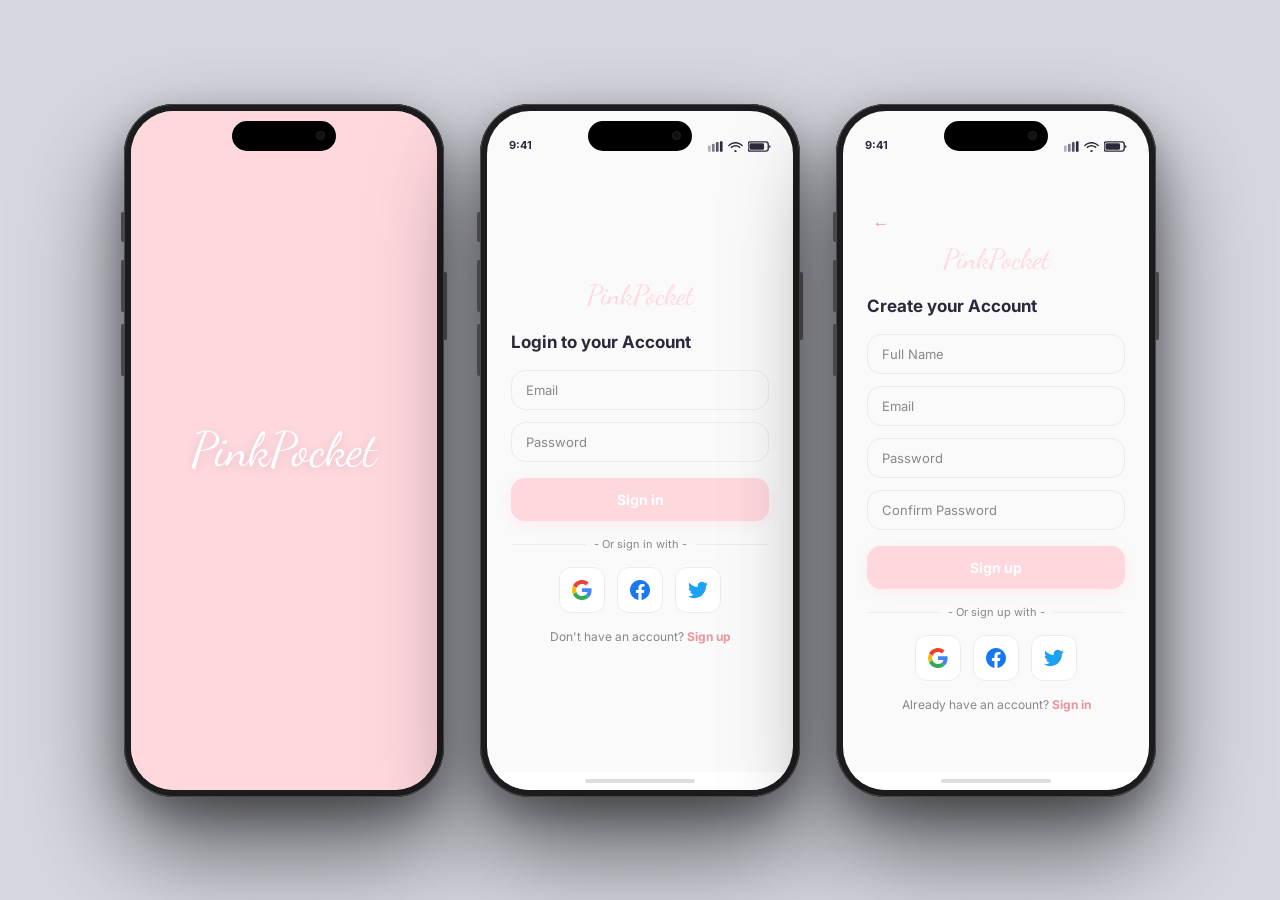
==== index.html @ 8f6c798c "rebuild: single style.css and script.js, iPhone 16 frame" ====
<!DOCTYPE html>
<html lang="id">
<head>
  <meta charset="UTF-8" />
  <meta name="viewport" content="width=device-width, initial-scale=1.0" />
  <title>PinkPocket</title>
  <link rel="preconnect" href="https://fonts.googleapis.com" />
  <link rel="preconnect" href="https://fonts.gstatic.com" crossorigin />
  <link href="https://fonts.googleapis.com/css2?family=Dancing+Script:wght@700&family=Inter:wght@400;500;600;700&display=swap" rel="stylesheet" />
  <style>
    @import url('https://fonts.cdnfonts.com/css/laries-script');

    *, *::before, *::after { box-sizing: border-box; margin: 0; padding: 0; }

    :root {
      --pink:       #ffd8de;
      --pink-dark:  #e8959c;
      --pink-light: #ffd8de;
      --text:       #2a2a3a;
      --sub:        #888;
      --border:     #ebebf0;
      --white:      #ffffff;
      --bg:         #fafafa;
      --r:          14px;
    }

    body {
      font-family: 'Inter', sans-serif;
      background: #d6d8e0;
      min-height: 100vh;
      display: flex;
      align-items: center;
      justify-content: center;
      padding: 32px 16px;
      gap: 36px;
      flex-wrap: wrap;
    }

    /* ══════════════════════════════
       iPhone 16 Frame
    ══════════════════════════════ */
    .iphone-frame {
      position: relative;
      width: 320px;
      height: 693px;
      background: #1c1c1e;
      border-radius: 50px;
      flex-shrink: 0;
      box-shadow:
        inset 0 0 0 1px #48484a,
        inset 0 0 0 2.5px #1c1c1e,
        0 50px 100px rgba(0,0,0,.6),
        0 16px 36px rgba(0,0,0,.28);
    }

    /* Physical buttons */
    .btn-action   { position: absolute; left: -3px; top: 108px; width: 3px; height: 30px; background: #48484a; border-radius: 2px 0 0 2px; }
    .btn-vol-up   { position: absolute; left: -3px; top: 156px; width: 3px; height: 52px; background: #48484a; border-radius: 2px 0 0 2px; }
    .btn-vol-down { position: absolute; left: -3px; top: 220px; width: 3px; height: 52px; background: #48484a; border-radius: 2px 0 0 2px; }
    .btn-power    { position: absolute; right: -3px; top: 168px; width: 3px; height: 68px; background: #48484a; border-radius: 0 2px 2px 0; }

    /* Screen */
    .iphone-screen {
      position: absolute;
      inset: 7px;
      border-radius: 43px;
      overflow: hidden;
      display: flex;
      flex-direction: column;
      background: var(--bg);
    }

    /* Dynamic Island */
    .dynamic-island {
      position: absolute;
      top: 10px;
      left: 50%;
      transform: translateX(-50%);
      width: 104px;
      height: 30px;
      background: #000;
      border-radius: 18px;
      z-index: 50;
      display: flex;
      align-items: center;
      justify-content: flex-end;
      padding-right: 11px;
    }
    .di-dot {
      width: 9px; height: 9px;
      background: #111;
      border-radius: 50%;
      border: 1.5px solid #222;
    }

    /* Status bar */
    .status-bar {
      flex-shrink: 0;
      height: 48px;
      display: flex;
      align-items: flex-end;
      justify-content: space-between;
      padding: 0 22px 7px;
      font-size: 11px;
      font-weight: 700;
      color: var(--text);
      position: relative;
      z-index: 5;
    }
    .sb-icons { display: flex; align-items: center; gap: 5px; }

    /* Home bar */
    .home-bar {
      flex-shrink: 0;
      height: 18px;
      background: var(--white);
      display: flex;
      align-items: center;
      justify-content: center;
    }
    .home-bar::after {
      content: '';
      width: 110px; height: 4px;
      background: #1c1c1e;
      border-radius: 99px;
      opacity: .15;
    }

    /* ══════════════════════════════
       Screen content
    ══════════════════════════════ */
    .screen-content {
      flex: 1;
      overflow-y: auto;
      scrollbar-width: none;
    }
    .screen-content::-webkit-scrollbar { display: none; }

    /* Splash */
    .screen-splash {
      height: 100%;
      background: var(--pink);
      display: flex;
      flex-direction: column;
      align-items: center;
      justify-content: center;
      gap: 10px;
      padding: 32px 24px;
    }
    .brand-logo {
      font-family: 'Laries Script', 'Dancing Script', cursive;
      font-size: 48px;
      color: var(--white);
      text-shadow: 0 2px 12px rgba(0,0,0,.12);
      line-height: 1.1;
      text-align: center;
    }
    .brand-tagline {
      color: rgba(255,255,255,.8);
      font-size: 12px;
      letter-spacing: .5px;
    }

    /* Login / Register */
    .screen-login,
    .screen-register {
      padding: 20px 24px 28px;
      display: flex;
      flex-direction: column;
      justify-content: center;
      min-height: 100%;
    }
    .screen-header {
      display: flex;
      align-items: center;
      margin-bottom: 4px;
    }
    .back-btn {
      width: 28px; height: 28px;
      border: none; background: none;
      cursor: pointer;
      color: var(--pink-dark);
      font-size: 17px;
      display: flex; align-items: center; justify-content: center;
      border-radius: 50%;
      transition: background .2s;
    }
    .back-btn:hover { background: var(--pink-light); }

    .screen-brand {
      font-family: 'Laries Script', 'Dancing Script', cursive;
      font-size: 28px;
      color: var(--pink);
      text-align: center;
      margin-bottom: 20px;
    }
    .screen-title {
      font-size: 17px;
      font-weight: 700;
      color: var(--text);
      margin-bottom: 18px;
    }

    /* Form */
    .form-group { margin-bottom: 12px; }
    .form-input {
      width: 100%;
      padding: 11px 14px;
      border: 1.5px solid var(--border);
      border-radius: var(--r);
      font-size: 13px;
      font-family: 'Inter', sans-serif;
      color: var(--text);
      background: #fafafa;
      outline: none;
      transition: border-color .2s, box-shadow .2s;
    }
    .form-input::placeholder { color: var(--sub); }
    .form-input:focus {
      border-color: var(--pink);
      box-shadow: 0 0 0 3px rgba(255,216,222,.2);
      background: var(--white);
    }

    /* Primary button */
    .btn-primary {
      width: 100%;
      padding: 13px;
      background: var(--pink);
      color: var(--white);
      border: none;
      border-radius: var(--r);
      font-size: 14px;
      font-weight: 700;
      font-family: 'Inter', sans-serif;
      cursor: pointer;
      margin-top: 4px;
      transition: background .2s, transform .1s, box-shadow .2s;
      box-shadow: 0 4px 16px rgba(255,216,222,.4);
    }
    .btn-primary:hover { background: var(--pink-dark); }
    .btn-primary:active { transform: scale(.98); }

    /* Divider */
    .divider {
      display: flex;
      align-items: center;
      gap: 8px;
      margin: 16px 0;
      color: var(--sub);
      font-size: 11px;
    }
    .divider::before, .divider::after {
      content: ''; flex: 1;
      height: 1px; background: var(--border);
    }

    /* Social buttons */
    .social-row { display: flex; gap: 12px; justify-content: center; }
    .btn-social {
      width: 46px; height: 46px;
      border: 1.5px solid var(--border);
      border-radius: 12px;
      background: var(--white);
      cursor: pointer;
      display: flex; align-items: center; justify-content: center;
      transition: border-color .2s, box-shadow .2s;
    }
    .btn-social:hover {
      border-color: var(--pink);
      box-shadow: 0 2px 8px rgba(255,216,222,.3);
    }

    /* Footer link */
    .footer-link {
      text-align: center;
      margin-top: 16px;
      padding-top: 0;
      font-size: 12px;
      color: var(--sub);
    }
    .footer-link a {
      color: var(--pink-dark);
      font-weight: 700;
      text-decoration: none;
    }
    .footer-link a:hover { text-decoration: underline; }

    /* Responsive */
    @media (max-width: 760px) {
      body { flex-direction: column; align-items: center; }
    }
  </style>
</head>
<body>

  <!-- ══ PHONE 1: Splash ══ -->
  <div class="iphone-frame">
    <div class="btn-action"></div>
    <div class="btn-vol-up"></div>
    <div class="btn-vol-down"></div>
    <div class="btn-power"></div>
    <div class="iphone-screen">
      <div class="dynamic-island"><div class="di-dot"></div></div>
      <div class="screen-content">
        <div class="screen-splash">
          <div class="brand-logo">PinkPocket</div>
        </div>
      </div>
    </div>
  </div>

  <!-- ══ PHONE 2: Login ══ -->
  <div class="iphone-frame">
    <div class="btn-action"></div>
    <div class="btn-vol-up"></div>
    <div class="btn-vol-down"></div>
    <div class="btn-power"></div>
    <div class="iphone-screen">
      <div class="dynamic-island"><div class="di-dot"></div></div>
      <div class="status-bar">
        <span>9:41</span>
        <div class="sb-icons">
          <svg width="15" height="11" viewBox="0 0 17 12"><rect x="0" y="5" width="3" height="7" rx="1" fill="currentColor" opacity=".35"/><rect x="4.5" y="3" width="3" height="9" rx="1" fill="currentColor" opacity=".6"/><rect x="9" y="1" width="3" height="11" rx="1" fill="currentColor" opacity=".8"/><rect x="13.5" y="0" width="3" height="12" rx="1" fill="currentColor"/></svg>
          <svg width="15" height="11" viewBox="0 0 20 14"><path d="M10 3C6.5 3 3.4 4.5 1.2 7L0 5.7C2.6 2.8 6.1 1 10 1s7.4 1.8 10 4.7L18.8 7C16.6 4.5 13.5 3 10 3z" fill="currentColor"/><path d="M10 7c-2.2 0-4.2.9-5.6 2.4L3.2 8.1C5 6.2 7.4 5 10 5s5 1.2 6.8 3.1l-1.2 1.3C14.2 7.9 12.2 7 10 7z" fill="currentColor"/><circle cx="10" cy="13" r="1.5" fill="currentColor"/></svg>
          <svg width="23" height="11" viewBox="0 0 25 12"><rect x="0" y="1" width="22" height="10" rx="2.5" stroke="currentColor" stroke-width="1.5" fill="none"/><rect x="1.5" y="2.5" width="16" height="7" rx="1.5" fill="currentColor"/><path d="M23 4.5v3a1.5 1.5 0 0 0 0-3z" fill="currentColor"/></svg>
        </div>
      </div>
      <div class="screen-content">
        <div class="screen-login">
          <div class="screen-brand">PinkPocket</div>
          <div class="screen-title">Login to your Account</div>
          <div class="form-group">
            <input class="form-input" type="email" placeholder="Email" />
          </div>
          <div class="form-group">
            <input class="form-input" type="password" placeholder="Password" />
          </div>
          <button class="btn-primary">Sign in</button>
          <div class="divider">- Or sign in with -</div>
          <div class="social-row">
            <button class="btn-social" title="Google">
              <svg width="20" height="20" viewBox="0 0 48 48"><path fill="#EA4335" d="M24 9.5c3.54 0 6.71 1.22 9.21 3.6l6.85-6.85C35.9 2.38 30.47 0 24 0 14.62 0 6.51 5.38 2.56 13.22l7.98 6.19C12.43 13.72 17.74 9.5 24 9.5z"/><path fill="#4285F4" d="M46.98 24.55c0-1.57-.15-3.09-.38-4.55H24v9.02h12.94c-.58 2.96-2.26 5.48-4.78 7.18l7.73 6c4.51-4.18 7.09-10.36 7.09-17.65z"/><path fill="#FBBC05" d="M10.53 28.59c-.48-1.45-.76-2.99-.76-4.59s.27-3.14.76-4.59l-7.98-6.19C.92 16.46 0 20.12 0 24c0 3.88.92 7.54 2.56 10.78l7.97-6.19z"/><path fill="#34A853" d="M24 48c6.48 0 11.93-2.13 15.89-5.81l-7.73-6c-2.18 1.48-4.97 2.31-8.16 2.31-6.26 0-11.57-4.22-13.47-9.91l-7.98 6.19C6.51 42.62 14.62 48 24 48z"/></svg>
            </button>
            <button class="btn-social" title="Facebook">
              <svg width="20" height="20" viewBox="0 0 24 24"><path fill="#1877F2" d="M24 12.073C24 5.405 18.627 0 12 0S0 5.405 0 12.073C0 18.1 4.388 23.094 10.125 24v-8.437H7.078v-3.49h3.047V9.41c0-3.025 1.792-4.697 4.533-4.697 1.312 0 2.686.236 2.686.236v2.97h-1.513c-1.491 0-1.956.93-1.956 1.886v2.268h3.328l-.532 3.49h-2.796V24C19.612 23.094 24 18.1 24 12.073z"/></svg>
            </button>
            <button class="btn-social" title="Twitter">
              <svg width="20" height="20" viewBox="0 0 24 24"><path fill="#1DA1F2" d="M23.953 4.57a10 10 0 01-2.825.775 4.958 4.958 0 002.163-2.723c-.951.555-2.005.959-3.127 1.184a4.92 4.92 0 00-8.384 4.482C7.69 8.095 4.067 6.13 1.64 3.162a4.822 4.822 0 00-.666 2.475c0 1.71.87 3.213 2.188 4.096a4.904 4.904 0 01-2.228-.616v.06a4.923 4.923 0 003.946 4.827 4.996 4.996 0 01-2.212.085 4.936 4.936 0 004.604 3.417 9.867 9.867 0 01-6.102 2.105c-.39 0-.779-.023-1.17-.067a13.995 13.995 0 007.557 2.209c9.053 0 13.998-7.496 13.998-13.985 0-.21 0-.42-.015-.63A9.935 9.935 0 0024 4.59z"/></svg>
            </button>
          </div>
          <div class="footer-link">
            Don't have an account? <a href="#">Sign up</a>
          </div>
        </div>
      </div>
      <div class="home-bar"></div>
    </div>
  </div>

  <!-- ══ PHONE 3: Register ══ -->
  <div class="iphone-frame">
    <div class="btn-action"></div>
    <div class="btn-vol-up"></div>
    <div class="btn-vol-down"></div>
    <div class="btn-power"></div>
    <div class="iphone-screen">
      <div class="dynamic-island"><div class="di-dot"></div></div>
      <div class="status-bar">
        <span>9:41</span>
        <div class="sb-icons">
          <svg width="15" height="11" viewBox="0 0 17 12"><rect x="0" y="5" width="3" height="7" rx="1" fill="currentColor" opacity=".35"/><rect x="4.5" y="3" width="3" height="9" rx="1" fill="currentColor" opacity=".6"/><rect x="9" y="1" width="3" height="11" rx="1" fill="currentColor" opacity=".8"/><rect x="13.5" y="0" width="3" height="12" rx="1" fill="currentColor"/></svg>
          <svg width="15" height="11" viewBox="0 0 20 14"><path d="M10 3C6.5 3 3.4 4.5 1.2 7L0 5.7C2.6 2.8 6.1 1 10 1s7.4 1.8 10 4.7L18.8 7C16.6 4.5 13.5 3 10 3z" fill="currentColor"/><path d="M10 7c-2.2 0-4.2.9-5.6 2.4L3.2 8.1C5 6.2 7.4 5 10 5s5 1.2 6.8 3.1l-1.2 1.3C14.2 7.9 12.2 7 10 7z" fill="currentColor"/><circle cx="10" cy="13" r="1.5" fill="currentColor"/></svg>
          <svg width="23" height="11" viewBox="0 0 25 12"><rect x="0" y="1" width="22" height="10" rx="2.5" stroke="currentColor" stroke-width="1.5" fill="none"/><rect x="1.5" y="2.5" width="16" height="7" rx="1.5" fill="currentColor"/><path d="M23 4.5v3a1.5 1.5 0 0 0 0-3z" fill="currentColor"/></svg>
        </div>
      </div>
      <div class="screen-content">
        <div class="screen-register">
          <div class="screen-header">
            <button class="back-btn">←</button>
          </div>
          <div class="screen-brand">PinkPocket</div>
          <div class="screen-title">Create your Account</div>
          <div class="form-group">
            <input class="form-input" type="text" placeholder="Full Name" />
          </div>
          <div class="form-group">
            <input class="form-input" type="email" placeholder="Email" />
          </div>
          <div class="form-group">
            <input class="form-input" type="password" placeholder="Password" />
          </div>
          <div class="form-group">
            <input class="form-input" type="password" placeholder="Confirm Password" />
          </div>
          <button class="btn-primary">Sign up</button>
          <div class="divider">- Or sign up with -</div>
          <div class="social-row">
            <button class="btn-social" title="Google">
              <svg width="20" height="20" viewBox="0 0 48 48"><path fill="#EA4335" d="M24 9.5c3.54 0 6.71 1.22 9.21 3.6l6.85-6.85C35.9 2.38 30.47 0 24 0 14.62 0 6.51 5.38 2.56 13.22l7.98 6.19C12.43 13.72 17.74 9.5 24 9.5z"/><path fill="#4285F4" d="M46.98 24.55c0-1.57-.15-3.09-.38-4.55H24v9.02h12.94c-.58 2.96-2.26 5.48-4.78 7.18l7.73 6c4.51-4.18 7.09-10.36 7.09-17.65z"/><path fill="#FBBC05" d="M10.53 28.59c-.48-1.45-.76-2.99-.76-4.59s.27-3.14.76-4.59l-7.98-6.19C.92 16.46 0 20.12 0 24c0 3.88.92 7.54 2.56 10.78l7.97-6.19z"/><path fill="#34A853" d="M24 48c6.48 0 11.93-2.13 15.89-5.81l-7.73-6c-2.18 1.48-4.97 2.31-8.16 2.31-6.26 0-11.57-4.22-13.47-9.91l-7.98 6.19C6.51 42.62 14.62 48 24 48z"/></svg>
            </button>
            <button class="btn-social" title="Facebook">
              <svg width="20" height="20" viewBox="0 0 24 24"><path fill="#1877F2" d="M24 12.073C24 5.405 18.627 0 12 0S0 5.405 0 12.073C0 18.1 4.388 23.094 10.125 24v-8.437H7.078v-3.49h3.047V9.41c0-3.025 1.792-4.697 4.533-4.697 1.312 0 2.686.236 2.686.236v2.97h-1.513c-1.491 0-1.956.93-1.956 1.886v2.268h3.328l-.532 3.49h-2.796V24C19.612 23.094 24 18.1 24 12.073z"/></svg>
            </button>
            <button class="btn-social" title="Twitter">
              <svg width="20" height="20" viewBox="0 0 24 24"><path fill="#1DA1F2" d="M23.953 4.57a10 10 0 01-2.825.775 4.958 4.958 0 002.163-2.723c-.951.555-2.005.959-3.127 1.184a4.92 4.92 0 00-8.384 4.482C7.69 8.095 4.067 6.13 1.64 3.162a4.822 4.822 0 00-.666 2.475c0 1.71.87 3.213 2.188 4.096a4.904 4.904 0 01-2.228-.616v.06a4.923 4.923 0 003.946 4.827 4.996 4.996 0 01-2.212.085 4.936 4.936 0 004.604 3.417 9.867 9.867 0 01-6.102 2.105c-.39 0-.779-.023-1.17-.067a13.995 13.995 0 007.557 2.209c9.053 0 13.998-7.496 13.998-13.985 0-.21 0-.42-.015-.63A9.935 9.935 0 0024 4.59z"/></svg>
            </button>
          </div>
          <div class="footer-link">
            Already have an account? <a href="#">Sign in</a>
          </div>
        </div>
      </div>
      <div class="home-bar"></div>
    </div>
  </div>

</body>
</html>
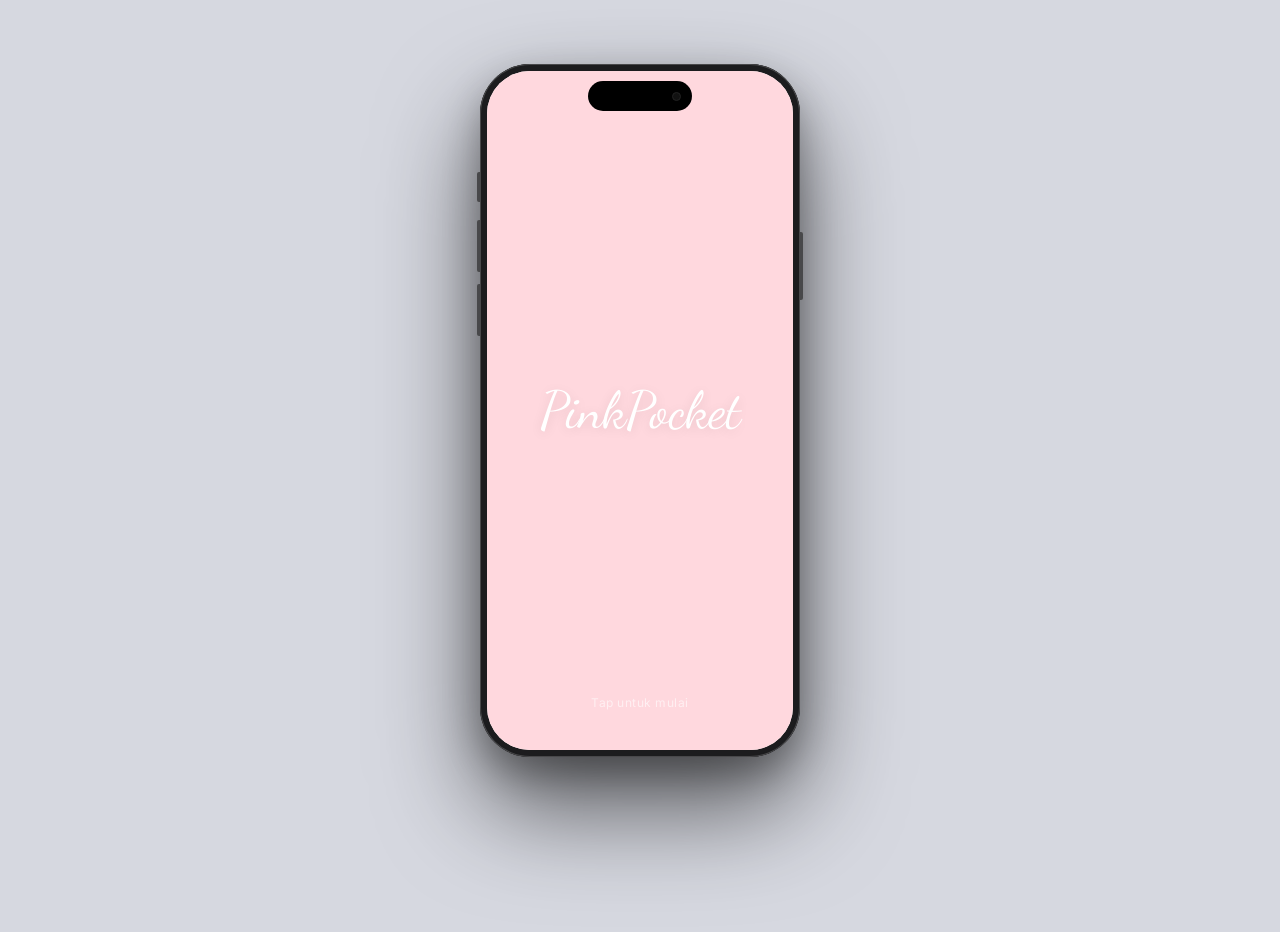
==== commit 3d96a85d: "fix: single screen flow splash to login to dashboard" ====
--- a/index.html
+++ b/index.html
@@ -4,6 +4,7 @@
   <meta charset="UTF-8" />
   <meta name="viewport" content="width=device-width, initial-scale=1.0" />
   <title>PinkPocket</title>
+  <link rel="icon" href="data:," />
   <link rel="preconnect" href="https://fonts.googleapis.com" />
   <link rel="preconnect" href="https://fonts.gstatic.com" crossorigin />
   <link href="https://fonts.googleapis.com/css2?family=Dancing+Script:wght@700&family=Inter:wght@400;500;600;700&display=swap" rel="stylesheet" />
@@ -13,32 +14,27 @@
     *, *::before, *::after { box-sizing: border-box; margin: 0; padding: 0; }
 
     :root {
-      --pink:       #ffd8de;
-      --pink-dark:  #e8959c;
-      --pink-light: #ffd8de;
-      --text:       #2a2a3a;
-      --sub:        #888;
-      --border:     #ebebf0;
-      --white:      #ffffff;
-      --bg:         #fafafa;
-      --r:          14px;
-    }
-
-    body {
+      --pink:      #ffd8de;
+      --pink-dark: #e05c6e;
+      --text:      #555566;
+      --sub:       #9191aa;
+      --border:    #ebebf0;
+      --white:     #ffffff;
+      --bg:        #fafafa;
+    }
+
+    html, body {
+      height: 100%;
       font-family: 'Inter', sans-serif;
       background: #d6d8e0;
-      min-height: 100vh;
       display: flex;
-      align-items: center;
+      align-items: flex-start;
       justify-content: center;
       padding: 32px 16px;
-      gap: 36px;
-      flex-wrap: wrap;
-    }
-
-    /* ══════════════════════════════
-       iPhone 16 Frame
-    ══════════════════════════════ */
+      min-height: 100vh;
+    }
+
+    /* ── iPhone 16 Frame ── */
     .iphone-frame {
       position: relative;
       width: 320px;
@@ -52,272 +48,190 @@
         0 50px 100px rgba(0,0,0,.6),
         0 16px 36px rgba(0,0,0,.28);
     }
-
-    /* Physical buttons */
     .btn-action   { position: absolute; left: -3px; top: 108px; width: 3px; height: 30px; background: #48484a; border-radius: 2px 0 0 2px; }
     .btn-vol-up   { position: absolute; left: -3px; top: 156px; width: 3px; height: 52px; background: #48484a; border-radius: 2px 0 0 2px; }
     .btn-vol-down { position: absolute; left: -3px; top: 220px; width: 3px; height: 52px; background: #48484a; border-radius: 2px 0 0 2px; }
     .btn-power    { position: absolute; right: -3px; top: 168px; width: 3px; height: 68px; background: #48484a; border-radius: 0 2px 2px 0; }
 
-    /* Screen */
     .iphone-screen {
       position: absolute;
       inset: 7px;
       border-radius: 43px;
       overflow: hidden;
-      display: flex;
-      flex-direction: column;
       background: var(--bg);
     }
 
-    /* Dynamic Island */
     .dynamic-island {
       position: absolute;
-      top: 10px;
-      left: 50%;
+      top: 10px; left: 50%;
       transform: translateX(-50%);
-      width: 104px;
-      height: 30px;
+      width: 104px; height: 30px;
       background: #000;
       border-radius: 18px;
       z-index: 50;
-      display: flex;
-      align-items: center;
+      display: flex; align-items: center;
       justify-content: flex-end;
       padding-right: 11px;
     }
-    .di-dot {
-      width: 9px; height: 9px;
-      background: #111;
-      border-radius: 50%;
-      border: 1.5px solid #222;
+    .di-dot { width: 9px; height: 9px; background: #111; border-radius: 50%; border: 1.5px solid #222; }
+
+    /* ── Screens ── */
+    .screen {
+      position: absolute;
+      inset: 0;
+      display: flex;
+      flex-direction: column;
+      transition: opacity .4s ease, transform .4s ease;
+    }
+    .screen.hidden {
+      opacity: 0;
+      pointer-events: none;
+      transform: translateY(20px);
     }
 
     /* Status bar */
     .status-bar {
-      flex-shrink: 0;
       height: 48px;
-      display: flex;
-      align-items: flex-end;
+      display: flex; align-items: flex-end;
       justify-content: space-between;
       padding: 0 22px 7px;
-      font-size: 11px;
-      font-weight: 700;
+      font-size: 11px; font-weight: 700;
       color: var(--text);
-      position: relative;
-      z-index: 5;
+      flex-shrink: 0;
     }
     .sb-icons { display: flex; align-items: center; gap: 5px; }
 
     /* Home bar */
     .home-bar {
+      height: 18px;
+      display: flex; align-items: center; justify-content: center;
       flex-shrink: 0;
-      height: 18px;
-      background: var(--white);
-      display: flex;
-      align-items: center;
-      justify-content: center;
     }
     .home-bar::after {
       content: '';
       width: 110px; height: 4px;
-      background: #1c1c1e;
-      border-radius: 99px;
-      opacity: .15;
-    }
-
-    /* ══════════════════════════════
-       Screen content
-    ══════════════════════════════ */
-    .screen-content {
-      flex: 1;
-      overflow-y: auto;
-      scrollbar-width: none;
-    }
-    .screen-content::-webkit-scrollbar { display: none; }
-
-    /* Splash */
-    .screen-splash {
-      height: 100%;
+      background: #1c1c1e; border-radius: 99px; opacity: .15;
+    }
+
+    /* ── SPLASH ── */
+    #screen-splash {
       background: var(--pink);
-      display: flex;
-      flex-direction: column;
       align-items: center;
       justify-content: center;
-      gap: 10px;
-      padding: 32px 24px;
+      cursor: pointer;
     }
     .brand-logo {
       font-family: 'Laries Script', 'Dancing Script', cursive;
-      font-size: 48px;
+      font-size: 52px;
       color: var(--white);
-      text-shadow: 0 2px 12px rgba(0,0,0,.12);
-      line-height: 1.1;
+      text-shadow: 0 2px 12px rgba(0,0,0,.1);
       text-align: center;
-    }
-    .brand-tagline {
-      color: rgba(255,255,255,.8);
+      animation: pulse 2s ease-in-out infinite;
+    }
+    .tap-hint {
+      position: absolute;
+      bottom: 40px;
       font-size: 12px;
+      color: rgba(255,255,255,.6);
       letter-spacing: .5px;
-    }
-
-    /* Login / Register */
-    .screen-login,
-    .screen-register {
-      padding: 20px 24px 28px;
+      animation: pulse 2s ease-in-out infinite;
+    }
+    @keyframes pulse {
+      0%, 100% { opacity: 1; }
+      50% { opacity: .5; }
+    }
+
+    /* ── LOGIN ── */
+    #screen-login {
+      background: var(--bg);
+      overflow-y: auto;
+    }
+    .screen-body {
+      flex: 1;
       display: flex;
       flex-direction: column;
       justify-content: center;
-      min-height: 100%;
-    }
-    .screen-header {
-      display: flex;
-      align-items: center;
-      margin-bottom: 4px;
-    }
-    .back-btn {
-      width: 28px; height: 28px;
-      border: none; background: none;
-      cursor: pointer;
-      color: var(--pink-dark);
-      font-size: 17px;
-      display: flex; align-items: center; justify-content: center;
-      border-radius: 50%;
-      transition: background .2s;
-    }
-    .back-btn:hover { background: var(--pink-light); }
-
+      padding: 16px 24px 24px;
+    }
     .screen-brand {
       font-family: 'Laries Script', 'Dancing Script', cursive;
-      font-size: 28px;
-      color: var(--pink);
+      font-size: 32px;
+      color: var(--pink-dark);
       text-align: center;
+      margin-bottom: 24px;
+    }
+    .screen-title {
+      font-size: 17px; font-weight: 700;
+      color: var(--text);
       margin-bottom: 20px;
     }
-    .screen-title {
-      font-size: 17px;
-      font-weight: 700;
-      color: var(--text);
-      margin-bottom: 18px;
-    }
-
-    /* Form */
     .form-group { margin-bottom: 12px; }
     .form-input {
-      width: 100%;
-      padding: 11px 14px;
-      border: 1.5px solid var(--border);
-      border-radius: var(--r);
-      font-size: 13px;
-      font-family: 'Inter', sans-serif;
-      color: var(--text);
-      background: #fafafa;
-      outline: none;
-      transition: border-color .2s, box-shadow .2s;
-    }
-    .form-input::placeholder { color: var(--sub); }
-    .form-input:focus {
-      border-color: var(--pink);
-      box-shadow: 0 0 0 3px rgba(255,216,222,.2);
-      background: var(--white);
-    }
-
-    /* Primary button */
-    .btn-primary {
-      width: 100%;
-      padding: 13px;
-      background: var(--pink);
-      color: var(--white);
-      border: none;
-      border-radius: var(--r);
-      font-size: 14px;
-      font-weight: 700;
-      font-family: 'Inter', sans-serif;
-      cursor: pointer;
-      margin-top: 4px;
-      transition: background .2s, transform .1s, box-shadow .2s;
-      box-shadow: 0 4px 16px rgba(255,216,222,.4);
-    }
-    .btn-primary:hover { background: var(--pink-dark); }
-    .btn-primary:active { transform: scale(.98); }
-
-    /* Divider */
-    .divider {
-      display: flex;
-      align-items: center;
-      gap: 8px;
-      margin: 16px 0;
-      color: var(--sub);
-      font-size: 11px;
-    }
-    .divider::before, .divider::after {
-      content: ''; flex: 1;
-      height: 1px; background: var(--border);
-    }
-
-    /* Social buttons */
-    .social-row { display: flex; gap: 12px; justify-content: center; }
-    .btn-social {
-      width: 46px; height: 46px;
+      width: 100%; padding: 11px 14px;
       border: 1.5px solid var(--border);
       border-radius: 12px;
-      background: var(--white);
-      cursor: pointer;
+      font-size: 13px; font-family: 'Inter', sans-serif;
+      color: var(--text); background: #fafafa;
+      outline: none;
+      transition: border-color .2s;
+    }
+    .form-input:focus { border-color: var(--pink-dark); background: var(--white); }
+    .form-input::placeholder { color: var(--sub); }
+
+    .btn-primary {
+      width: 100%; padding: 13px;
+      background: var(--pink);
+      color: var(--pink-dark);
+      border: none; border-radius: 12px;
+      font-size: 14px; font-weight: 700;
+      font-family: 'Inter', sans-serif;
+      cursor: pointer; margin-top: 4px;
+      transition: opacity .2s;
+    }
+    .btn-primary:hover { opacity: .85; }
+
+    .divider {
+      display: flex; align-items: center; gap: 8px;
+      margin: 16px 0; color: var(--sub); font-size: 11px;
+    }
+    .divider::before, .divider::after { content: ''; flex: 1; height: 1px; background: var(--border); }
+
+    .social-row { display: flex; gap: 10px; justify-content: center; }
+    .btn-social {
+      width: 44px; height: 44px;
+      border: 1.5px solid var(--border); border-radius: 12px;
+      background: var(--white); cursor: pointer;
       display: flex; align-items: center; justify-content: center;
-      transition: border-color .2s, box-shadow .2s;
-    }
-    .btn-social:hover {
-      border-color: var(--pink);
-      box-shadow: 0 2px 8px rgba(255,216,222,.3);
-    }
-
-    /* Footer link */
+      transition: border-color .2s;
+    }
+    .btn-social:hover { border-color: var(--pink-dark); }
+
     .footer-link {
-      text-align: center;
-      margin-top: 16px;
-      padding-top: 0;
-      font-size: 12px;
-      color: var(--sub);
-    }
-    .footer-link a {
-      color: var(--pink-dark);
-      font-weight: 700;
-      text-decoration: none;
-    }
-    .footer-link a:hover { text-decoration: underline; }
-
-    /* Responsive */
-    @media (max-width: 760px) {
-      body { flex-direction: column; align-items: center; }
-    }
+      text-align: center; margin-top: 16px;
+      font-size: 12px; color: var(--sub);
+    }
+    .footer-link a { color: var(--pink-dark); font-weight: 700; text-decoration: none; cursor: pointer; }
   </style>
 </head>
 <body>
 
-  <!-- ══ PHONE 1: Splash ══ -->
-  <div class="iphone-frame">
-    <div class="btn-action"></div>
-    <div class="btn-vol-up"></div>
-    <div class="btn-vol-down"></div>
-    <div class="btn-power"></div>
-    <div class="iphone-screen">
-      <div class="dynamic-island"><div class="di-dot"></div></div>
-      <div class="screen-content">
-        <div class="screen-splash">
-          <div class="brand-logo">PinkPocket</div>
-        </div>
-      </div>
+<div class="iphone-frame">
+  <div class="btn-action"></div>
+  <div class="btn-vol-up"></div>
+  <div class="btn-vol-down"></div>
+  <div class="btn-power"></div>
+
+  <div class="iphone-screen">
+    <div class="dynamic-island"><div class="di-dot"></div></div>
+
+    <!-- ── SPLASH ── -->
+    <div class="screen" id="screen-splash">
+      <div class="brand-logo">PinkPocket</div>
+      <p class="tap-hint">Tap untuk mulai</p>
     </div>
-  </div>
-
-  <!-- ══ PHONE 2: Login ══ -->
-  <div class="iphone-frame">
-    <div class="btn-action"></div>
-    <div class="btn-vol-up"></div>
-    <div class="btn-vol-down"></div>
-    <div class="btn-power"></div>
-    <div class="iphone-screen">
-      <div class="dynamic-island"><div class="di-dot"></div></div>
+
+    <!-- ── LOGIN ── -->
+    <div class="screen hidden" id="screen-login">
       <div class="status-bar">
         <span>9:41</span>
         <div class="sb-icons">
@@ -326,46 +240,37 @@
           <svg width="23" height="11" viewBox="0 0 25 12"><rect x="0" y="1" width="22" height="10" rx="2.5" stroke="currentColor" stroke-width="1.5" fill="none"/><rect x="1.5" y="2.5" width="16" height="7" rx="1.5" fill="currentColor"/><path d="M23 4.5v3a1.5 1.5 0 0 0 0-3z" fill="currentColor"/></svg>
         </div>
       </div>
-      <div class="screen-content">
-        <div class="screen-login">
-          <div class="screen-brand">PinkPocket</div>
-          <div class="screen-title">Login to your Account</div>
-          <div class="form-group">
-            <input class="form-input" type="email" placeholder="Email" />
-          </div>
-          <div class="form-group">
-            <input class="form-input" type="password" placeholder="Password" />
-          </div>
-          <button class="btn-primary">Sign in</button>
-          <div class="divider">- Or sign in with -</div>
-          <div class="social-row">
-            <button class="btn-social" title="Google">
-              <svg width="20" height="20" viewBox="0 0 48 48"><path fill="#EA4335" d="M24 9.5c3.54 0 6.71 1.22 9.21 3.6l6.85-6.85C35.9 2.38 30.47 0 24 0 14.62 0 6.51 5.38 2.56 13.22l7.98 6.19C12.43 13.72 17.74 9.5 24 9.5z"/><path fill="#4285F4" d="M46.98 24.55c0-1.57-.15-3.09-.38-4.55H24v9.02h12.94c-.58 2.96-2.26 5.48-4.78 7.18l7.73 6c4.51-4.18 7.09-10.36 7.09-17.65z"/><path fill="#FBBC05" d="M10.53 28.59c-.48-1.45-.76-2.99-.76-4.59s.27-3.14.76-4.59l-7.98-6.19C.92 16.46 0 20.12 0 24c0 3.88.92 7.54 2.56 10.78l7.97-6.19z"/><path fill="#34A853" d="M24 48c6.48 0 11.93-2.13 15.89-5.81l-7.73-6c-2.18 1.48-4.97 2.31-8.16 2.31-6.26 0-11.57-4.22-13.47-9.91l-7.98 6.19C6.51 42.62 14.62 48 24 48z"/></svg>
-            </button>
-            <button class="btn-social" title="Facebook">
-              <svg width="20" height="20" viewBox="0 0 24 24"><path fill="#1877F2" d="M24 12.073C24 5.405 18.627 0 12 0S0 5.405 0 12.073C0 18.1 4.388 23.094 10.125 24v-8.437H7.078v-3.49h3.047V9.41c0-3.025 1.792-4.697 4.533-4.697 1.312 0 2.686.236 2.686.236v2.97h-1.513c-1.491 0-1.956.93-1.956 1.886v2.268h3.328l-.532 3.49h-2.796V24C19.612 23.094 24 18.1 24 12.073z"/></svg>
-            </button>
-            <button class="btn-social" title="Twitter">
-              <svg width="20" height="20" viewBox="0 0 24 24"><path fill="#1DA1F2" d="M23.953 4.57a10 10 0 01-2.825.775 4.958 4.958 0 002.163-2.723c-.951.555-2.005.959-3.127 1.184a4.92 4.92 0 00-8.384 4.482C7.69 8.095 4.067 6.13 1.64 3.162a4.822 4.822 0 00-.666 2.475c0 1.71.87 3.213 2.188 4.096a4.904 4.904 0 01-2.228-.616v.06a4.923 4.923 0 003.946 4.827 4.996 4.996 0 01-2.212.085 4.936 4.936 0 004.604 3.417 9.867 9.867 0 01-6.102 2.105c-.39 0-.779-.023-1.17-.067a13.995 13.995 0 007.557 2.209c9.053 0 13.998-7.496 13.998-13.985 0-.21 0-.42-.015-.63A9.935 9.935 0 0024 4.59z"/></svg>
-            </button>
-          </div>
-          <div class="footer-link">
-            Don't have an account? <a href="#">Sign up</a>
-          </div>
+      <div class="screen-body">
+        <div class="screen-brand">PinkPocket</div>
+        <div class="screen-title">Login to your Account</div>
+        <div class="form-group">
+          <input class="form-input" type="email" placeholder="Email" />
+        </div>
+        <div class="form-group">
+          <input class="form-input" type="password" placeholder="Password" />
+        </div>
+        <button class="btn-primary" id="btn-login">Sign in</button>
+        <div class="divider">- Or sign in with -</div>
+        <div class="social-row">
+          <button class="btn-social">
+            <svg width="18" height="18" viewBox="0 0 48 48"><path fill="#EA4335" d="M24 9.5c3.54 0 6.71 1.22 9.21 3.6l6.85-6.85C35.9 2.38 30.47 0 24 0 14.62 0 6.51 5.38 2.56 13.22l7.98 6.19C12.43 13.72 17.74 9.5 24 9.5z"/><path fill="#4285F4" d="M46.98 24.55c0-1.57-.15-3.09-.38-4.55H24v9.02h12.94c-.58 2.96-2.26 5.48-4.78 7.18l7.73 6c4.51-4.18 7.09-10.36 7.09-17.65z"/><path fill="#FBBC05" d="M10.53 28.59c-.48-1.45-.76-2.99-.76-4.59s.27-3.14.76-4.59l-7.98-6.19C.92 16.46 0 20.12 0 24c0 3.88.92 7.54 2.56 10.78l7.97-6.19z"/><path fill="#34A853" d="M24 48c6.48 0 11.93-2.13 15.89-5.81l-7.73-6c-2.18 1.48-4.97 2.31-8.16 2.31-6.26 0-11.57-4.22-13.47-9.91l-7.98 6.19C6.51 42.62 14.62 48 24 48z"/></svg>
+          </button>
+          <button class="btn-social">
+            <svg width="18" height="18" viewBox="0 0 24 24"><path fill="#1877F2" d="M24 12.073C24 5.405 18.627 0 12 0S0 5.405 0 12.073C0 18.1 4.388 23.094 10.125 24v-8.437H7.078v-3.49h3.047V9.41c0-3.025 1.792-4.697 4.533-4.697 1.312 0 2.686.236 2.686.236v2.97h-1.513c-1.491 0-1.956.93-1.956 1.886v2.268h3.328l-.532 3.49h-2.796V24C19.612 23.094 24 18.1 24 12.073z"/></svg>
+          </button>
+          <button class="btn-social">
+            <svg width="18" height="18" viewBox="0 0 24 24"><path fill="#1DA1F2" d="M23.953 4.57a10 10 0 01-2.825.775 4.958 4.958 0 002.163-2.723c-.951.555-2.005.959-3.127 1.184a4.92 4.92 0 00-8.384 4.482C7.69 8.095 4.067 6.13 1.64 3.162a4.822 4.822 0 00-.666 2.475c0 1.71.87 3.213 2.188 4.096a4.904 4.904 0 01-2.228-.616v.06a4.923 4.923 0 003.946 4.827 4.996 4.996 0 01-2.212.085 4.936 4.936 0 004.604 3.417 9.867 9.867 0 01-6.102 2.105c-.39 0-.779-.023-1.17-.067a13.995 13.995 0 007.557 2.209c9.053 0 13.998-7.496 13.998-13.985 0-.21 0-.42-.015-.63A9.935 9.935 0 0024 4.59z"/></svg>
+          </button>
+        </div>
+        <div class="footer-link">
+          Don't have an account? <a id="btn-to-register">Sign up</a>
         </div>
       </div>
       <div class="home-bar"></div>
     </div>
-  </div>
-
-  <!-- ══ PHONE 3: Register ══ -->
-  <div class="iphone-frame">
-    <div class="btn-action"></div>
-    <div class="btn-vol-up"></div>
-    <div class="btn-vol-down"></div>
-    <div class="btn-power"></div>
-    <div class="iphone-screen">
-      <div class="dynamic-island"><div class="di-dot"></div></div>
+
+    <!-- ── REGISTER ── -->
+    <div class="screen hidden" id="screen-register">
       <div class="status-bar">
         <span>9:41</span>
         <div class="sb-icons">
@@ -374,46 +279,57 @@
           <svg width="23" height="11" viewBox="0 0 25 12"><rect x="0" y="1" width="22" height="10" rx="2.5" stroke="currentColor" stroke-width="1.5" fill="none"/><rect x="1.5" y="2.5" width="16" height="7" rx="1.5" fill="currentColor"/><path d="M23 4.5v3a1.5 1.5 0 0 0 0-3z" fill="currentColor"/></svg>
         </div>
       </div>
-      <div class="screen-content">
-        <div class="screen-register">
-          <div class="screen-header">
-            <button class="back-btn">←</button>
-          </div>
-          <div class="screen-brand">PinkPocket</div>
-          <div class="screen-title">Create your Account</div>
-          <div class="form-group">
-            <input class="form-input" type="text" placeholder="Full Name" />
-          </div>
-          <div class="form-group">
-            <input class="form-input" type="email" placeholder="Email" />
-          </div>
-          <div class="form-group">
-            <input class="form-input" type="password" placeholder="Password" />
-          </div>
-          <div class="form-group">
-            <input class="form-input" type="password" placeholder="Confirm Password" />
-          </div>
-          <button class="btn-primary">Sign up</button>
-          <div class="divider">- Or sign up with -</div>
-          <div class="social-row">
-            <button class="btn-social" title="Google">
-              <svg width="20" height="20" viewBox="0 0 48 48"><path fill="#EA4335" d="M24 9.5c3.54 0 6.71 1.22 9.21 3.6l6.85-6.85C35.9 2.38 30.47 0 24 0 14.62 0 6.51 5.38 2.56 13.22l7.98 6.19C12.43 13.72 17.74 9.5 24 9.5z"/><path fill="#4285F4" d="M46.98 24.55c0-1.57-.15-3.09-.38-4.55H24v9.02h12.94c-.58 2.96-2.26 5.48-4.78 7.18l7.73 6c4.51-4.18 7.09-10.36 7.09-17.65z"/><path fill="#FBBC05" d="M10.53 28.59c-.48-1.45-.76-2.99-.76-4.59s.27-3.14.76-4.59l-7.98-6.19C.92 16.46 0 20.12 0 24c0 3.88.92 7.54 2.56 10.78l7.97-6.19z"/><path fill="#34A853" d="M24 48c6.48 0 11.93-2.13 15.89-5.81l-7.73-6c-2.18 1.48-4.97 2.31-8.16 2.31-6.26 0-11.57-4.22-13.47-9.91l-7.98 6.19C6.51 42.62 14.62 48 24 48z"/></svg>
-            </button>
-            <button class="btn-social" title="Facebook">
-              <svg width="20" height="20" viewBox="0 0 24 24"><path fill="#1877F2" d="M24 12.073C24 5.405 18.627 0 12 0S0 5.405 0 12.073C0 18.1 4.388 23.094 10.125 24v-8.437H7.078v-3.49h3.047V9.41c0-3.025 1.792-4.697 4.533-4.697 1.312 0 2.686.236 2.686.236v2.97h-1.513c-1.491 0-1.956.93-1.956 1.886v2.268h3.328l-.532 3.49h-2.796V24C19.612 23.094 24 18.1 24 12.073z"/></svg>
-            </button>
-            <button class="btn-social" title="Twitter">
-              <svg width="20" height="20" viewBox="0 0 24 24"><path fill="#1DA1F2" d="M23.953 4.57a10 10 0 01-2.825.775 4.958 4.958 0 002.163-2.723c-.951.555-2.005.959-3.127 1.184a4.92 4.92 0 00-8.384 4.482C7.69 8.095 4.067 6.13 1.64 3.162a4.822 4.822 0 00-.666 2.475c0 1.71.87 3.213 2.188 4.096a4.904 4.904 0 01-2.228-.616v.06a4.923 4.923 0 003.946 4.827 4.996 4.996 0 01-2.212.085 4.936 4.936 0 004.604 3.417 9.867 9.867 0 01-6.102 2.105c-.39 0-.779-.023-1.17-.067a13.995 13.995 0 007.557 2.209c9.053 0 13.998-7.496 13.998-13.985 0-.21 0-.42-.015-.63A9.935 9.935 0 0024 4.59z"/></svg>
-            </button>
-          </div>
-          <div class="footer-link">
-            Already have an account? <a href="#">Sign in</a>
-          </div>
-        </div>
+      <div class="screen-body">
+        <div style="margin-bottom:8px">
+          <button id="btn-back" style="background:none;border:none;cursor:pointer;color:#e05c6e;font-size:20px;padding:0">←</button>
+        </div>
+        <div class="screen-brand">PinkPocket</div>
+        <div class="screen-title">Create your Account</div>
+        <div class="form-group"><input class="form-input" type="text" placeholder="Full Name" /></div>
+        <div class="form-group"><input class="form-input" type="email" placeholder="Email" /></div>
+        <div class="form-group"><input class="form-input" type="password" placeholder="Password" /></div>
+        <div class="form-group"><input class="form-input" type="password" placeholder="Confirm Password" /></div>
+        <button class="btn-primary" id="btn-register">Sign up</button>
+        <div class="divider">- Or sign up with -</div>
+        <div class="social-row">
+          <button class="btn-social"><svg width="18" height="18" viewBox="0 0 48 48"><path fill="#EA4335" d="M24 9.5c3.54 0 6.71 1.22 9.21 3.6l6.85-6.85C35.9 2.38 30.47 0 24 0 14.62 0 6.51 5.38 2.56 13.22l7.98 6.19C12.43 13.72 17.74 9.5 24 9.5z"/><path fill="#4285F4" d="M46.98 24.55c0-1.57-.15-3.09-.38-4.55H24v9.02h12.94c-.58 2.96-2.26 5.48-4.78 7.18l7.73 6c4.51-4.18 7.09-10.36 7.09-17.65z"/><path fill="#FBBC05" d="M10.53 28.59c-.48-1.45-.76-2.99-.76-4.59s.27-3.14.76-4.59l-7.98-6.19C.92 16.46 0 20.12 0 24c0 3.88.92 7.54 2.56 10.78l7.97-6.19z"/><path fill="#34A853" d="M24 48c6.48 0 11.93-2.13 15.89-5.81l-7.73-6c-2.18 1.48-4.97 2.31-8.16 2.31-6.26 0-11.57-4.22-13.47-9.91l-7.98 6.19C6.51 42.62 14.62 48 24 48z"/></svg></button>
+          <button class="btn-social"><svg width="18" height="18" viewBox="0 0 24 24"><path fill="#1877F2" d="M24 12.073C24 5.405 18.627 0 12 0S0 5.405 0 12.073C0 18.1 4.388 23.094 10.125 24v-8.437H7.078v-3.49h3.047V9.41c0-3.025 1.792-4.697 4.533-4.697 1.312 0 2.686.236 2.686.236v2.97h-1.513c-1.491 0-1.956.93-1.956 1.886v2.268h3.328l-.532 3.49h-2.796V24C19.612 23.094 24 18.1 24 12.073z"/></svg></button>
+          <button class="btn-social"><svg width="18" height="18" viewBox="0 0 24 24"><path fill="#1DA1F2" d="M23.953 4.57a10 10 0 01-2.825.775 4.958 4.958 0 002.163-2.723c-.951.555-2.005.959-3.127 1.184a4.92 4.92 0 00-8.384 4.482C7.69 8.095 4.067 6.13 1.64 3.162a4.822 4.822 0 00-.666 2.475c0 1.71.87 3.213 2.188 4.096a4.904 4.904 0 01-2.228-.616v.06a4.923 4.923 0 003.946 4.827 4.996 4.996 0 01-2.212.085 4.936 4.936 0 004.604 3.417 9.867 9.867 0 01-6.102 2.105c-.39 0-.779-.023-1.17-.067a13.995 13.995 0 007.557 2.209c9.053 0 13.998-7.496 13.998-13.985 0-.21 0-.42-.015-.63A9.935 9.935 0 0024 4.59z"/></svg></button>
+        </div>
+        <div class="footer-link">Already have an account? <a id="btn-to-login">Sign in</a></div>
       </div>
       <div class="home-bar"></div>
     </div>
-  </div>
+
+  </div><!-- /iphone-screen -->
+</div><!-- /iphone-frame -->
+
+<script>
+  function show(id) {
+    document.querySelectorAll('.screen').forEach(s => s.classList.add('hidden'));
+    document.getElementById(id).classList.remove('hidden');
+  }
+
+  // Splash → Login (tap anywhere)
+  document.getElementById('screen-splash').addEventListener('click', () => show('screen-login'));
+
+  // Login → Dashboard
+  document.getElementById('btn-login').addEventListener('click', () => {
+    window.location.href = 'dashboard.html';
+  });
+
+  // Login → Register
+  document.getElementById('btn-to-register').addEventListener('click', () => show('screen-register'));
+
+  // Register → Login
+  document.getElementById('btn-to-login').addEventListener('click', () => show('screen-login'));
+  document.getElementById('btn-back').addEventListener('click', () => show('screen-login'));
+
+  // Register → Dashboard
+  document.getElementById('btn-register').addEventListener('click', () => {
+    window.location.href = 'dashboard.html';
+  });
+</script>
 
 </body>
 </html>
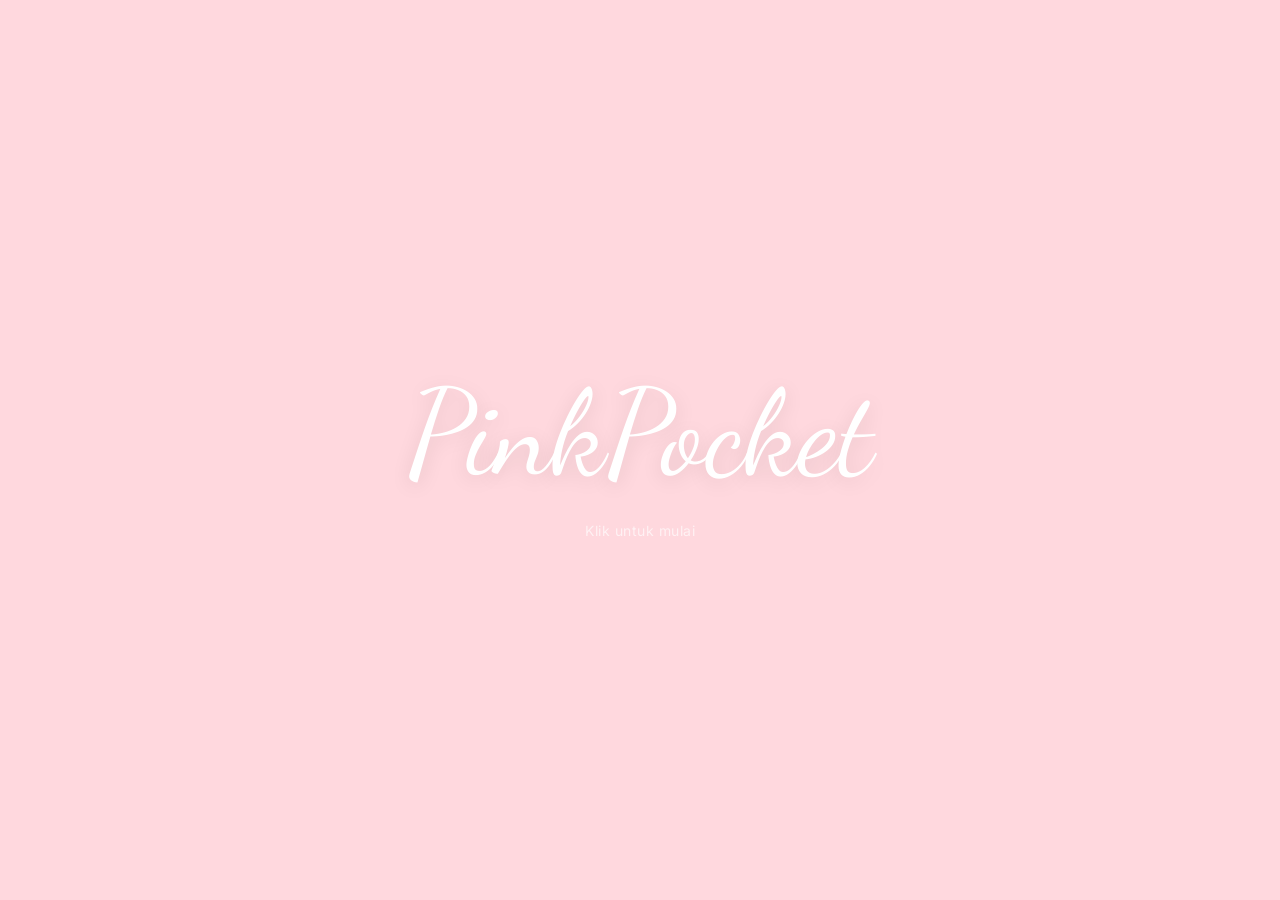
==== commit 25ad936f: "feat: full screen layout for desktop, remove iPhone frame" ====
--- a/index.html
+++ b/index.html
@@ -15,69 +15,25 @@
 
     :root {
       --pink:      #ffd8de;
-      --pink-dark: #e05c6e;
+      --pink-d:    #e05c6e;
       --text:      #555566;
       --sub:       #9191aa;
       --border:    #ebebf0;
       --white:     #ffffff;
       --bg:        #fafafa;
+      --shadow:    0 4px 20px rgba(120,120,180,.10);
     }
 
     html, body {
       height: 100%;
       font-family: 'Inter', sans-serif;
-      background: #d6d8e0;
-      display: flex;
-      align-items: flex-start;
-      justify-content: center;
-      padding: 32px 16px;
-      min-height: 100vh;
-    }
-
-    /* ── iPhone 16 Frame ── */
-    .iphone-frame {
-      position: relative;
-      width: 320px;
-      height: 693px;
-      background: #1c1c1e;
-      border-radius: 50px;
-      flex-shrink: 0;
-      box-shadow:
-        inset 0 0 0 1px #48484a,
-        inset 0 0 0 2.5px #1c1c1e,
-        0 50px 100px rgba(0,0,0,.6),
-        0 16px 36px rgba(0,0,0,.28);
-    }
-    .btn-action   { position: absolute; left: -3px; top: 108px; width: 3px; height: 30px; background: #48484a; border-radius: 2px 0 0 2px; }
-    .btn-vol-up   { position: absolute; left: -3px; top: 156px; width: 3px; height: 52px; background: #48484a; border-radius: 2px 0 0 2px; }
-    .btn-vol-down { position: absolute; left: -3px; top: 220px; width: 3px; height: 52px; background: #48484a; border-radius: 2px 0 0 2px; }
-    .btn-power    { position: absolute; right: -3px; top: 168px; width: 3px; height: 68px; background: #48484a; border-radius: 0 2px 2px 0; }
-
-    .iphone-screen {
-      position: absolute;
-      inset: 7px;
-      border-radius: 43px;
-      overflow: hidden;
       background: var(--bg);
-    }
-
-    .dynamic-island {
-      position: absolute;
-      top: 10px; left: 50%;
-      transform: translateX(-50%);
-      width: 104px; height: 30px;
-      background: #000;
-      border-radius: 18px;
-      z-index: 50;
-      display: flex; align-items: center;
-      justify-content: flex-end;
-      padding-right: 11px;
-    }
-    .di-dot { width: 9px; height: 9px; background: #111; border-radius: 50%; border: 1.5px solid #222; }
+      color: var(--text);
+    }
 
     /* ── Screens ── */
     .screen {
-      position: absolute;
+      position: fixed;
       inset: 0;
       display: flex;
       flex-direction: column;
@@ -86,250 +42,223 @@
     .screen.hidden {
       opacity: 0;
       pointer-events: none;
-      transform: translateY(20px);
-    }
-
-    /* Status bar */
-    .status-bar {
-      height: 48px;
-      display: flex; align-items: flex-end;
-      justify-content: space-between;
-      padding: 0 22px 7px;
-      font-size: 11px; font-weight: 700;
-      color: var(--text);
-      flex-shrink: 0;
-    }
-    .sb-icons { display: flex; align-items: center; gap: 5px; }
-
-    /* Home bar */
-    .home-bar {
-      height: 18px;
-      display: flex; align-items: center; justify-content: center;
-      flex-shrink: 0;
-    }
-    .home-bar::after {
-      content: '';
-      width: 110px; height: 4px;
-      background: #1c1c1e; border-radius: 99px; opacity: .15;
-    }
-
-    /* ── SPLASH ── */
+      transform: translateY(16px);
+    }
+
+    /* ══ SPLASH ══ */
     #screen-splash {
       background: var(--pink);
       align-items: center;
       justify-content: center;
       cursor: pointer;
+      gap: 16px;
     }
     .brand-logo {
       font-family: 'Laries Script', 'Dancing Script', cursive;
-      font-size: 52px;
+      font-size: clamp(56px, 10vw, 120px);
       color: var(--white);
-      text-shadow: 0 2px 12px rgba(0,0,0,.1);
+      text-shadow: 0 4px 20px rgba(0,0,0,.1);
       text-align: center;
       animation: pulse 2s ease-in-out infinite;
     }
     .tap-hint {
-      position: absolute;
-      bottom: 40px;
-      font-size: 12px;
-      color: rgba(255,255,255,.6);
+      font-size: 14px;
+      color: rgba(255,255,255,.65);
       letter-spacing: .5px;
       animation: pulse 2s ease-in-out infinite;
     }
     @keyframes pulse {
       0%, 100% { opacity: 1; }
-      50% { opacity: .5; }
-    }
-
-    /* ── LOGIN ── */
-    #screen-login {
+      50% { opacity: .45; }
+    }
+
+    /* ══ LOGIN / REGISTER ══ */
+    #screen-login,
+    #screen-register {
       background: var(--bg);
+      align-items: center;
+      justify-content: center;
       overflow-y: auto;
     }
-    .screen-body {
-      flex: 1;
-      display: flex;
-      flex-direction: column;
-      justify-content: center;
-      padding: 16px 24px 24px;
-    }
+
+    .auth-card {
+      background: var(--white);
+      border-radius: 24px;
+      padding: 40px 36px;
+      width: 100%;
+      max-width: 420px;
+      box-shadow: 0 8px 40px rgba(120,120,180,.12);
+      margin: 24px 16px;
+    }
+
     .screen-brand {
       font-family: 'Laries Script', 'Dancing Script', cursive;
-      font-size: 32px;
-      color: var(--pink-dark);
+      font-size: 40px;
+      color: var(--pink-d);
       text-align: center;
+      margin-bottom: 8px;
+    }
+    .screen-title {
+      font-size: 18px; font-weight: 700;
+      color: var(--text);
       margin-bottom: 24px;
-    }
-    .screen-title {
-      font-size: 17px; font-weight: 700;
-      color: var(--text);
-      margin-bottom: 20px;
-    }
-    .form-group { margin-bottom: 12px; }
+      text-align: center;
+    }
+
+    .form-group { margin-bottom: 14px; }
     .form-input {
-      width: 100%; padding: 11px 14px;
+      width: 100%; padding: 13px 16px;
       border: 1.5px solid var(--border);
       border-radius: 12px;
-      font-size: 13px; font-family: 'Inter', sans-serif;
+      font-size: 14px; font-family: 'Inter', sans-serif;
       color: var(--text); background: #fafafa;
       outline: none;
-      transition: border-color .2s;
-    }
-    .form-input:focus { border-color: var(--pink-dark); background: var(--white); }
+      transition: border-color .2s, box-shadow .2s;
+    }
+    .form-input:focus {
+      border-color: var(--pink-d);
+      box-shadow: 0 0 0 3px rgba(255,216,222,.3);
+      background: var(--white);
+    }
     .form-input::placeholder { color: var(--sub); }
 
     .btn-primary {
-      width: 100%; padding: 13px;
+      width: 100%; padding: 14px;
       background: var(--pink);
-      color: var(--pink-dark);
+      color: var(--pink-d);
       border: none; border-radius: 12px;
-      font-size: 14px; font-weight: 700;
+      font-size: 15px; font-weight: 700;
       font-family: 'Inter', sans-serif;
       cursor: pointer; margin-top: 4px;
-      transition: opacity .2s;
-    }
-    .btn-primary:hover { opacity: .85; }
+      transition: opacity .2s, transform .1s;
+      box-shadow: 0 4px 16px rgba(255,216,222,.5);
+    }
+    .btn-primary:hover { opacity: .88; }
+    .btn-primary:active { transform: scale(.98); }
 
     .divider {
-      display: flex; align-items: center; gap: 8px;
-      margin: 16px 0; color: var(--sub); font-size: 11px;
-    }
-    .divider::before, .divider::after { content: ''; flex: 1; height: 1px; background: var(--border); }
-
-    .social-row { display: flex; gap: 10px; justify-content: center; }
+      display: flex; align-items: center; gap: 10px;
+      margin: 20px 0; color: var(--sub); font-size: 12px;
+    }
+    .divider::before, .divider::after {
+      content: ''; flex: 1; height: 1px; background: var(--border);
+    }
+
+    .social-row { display: flex; gap: 12px; justify-content: center; }
     .btn-social {
-      width: 44px; height: 44px;
-      border: 1.5px solid var(--border); border-radius: 12px;
+      width: 52px; height: 52px;
+      border: 1.5px solid var(--border); border-radius: 14px;
       background: var(--white); cursor: pointer;
       display: flex; align-items: center; justify-content: center;
-      transition: border-color .2s;
-    }
-    .btn-social:hover { border-color: var(--pink-dark); }
+      transition: border-color .2s, box-shadow .2s;
+    }
+    .btn-social:hover {
+      border-color: var(--pink-d);
+      box-shadow: 0 2px 10px rgba(255,216,222,.4);
+    }
 
     .footer-link {
-      text-align: center; margin-top: 16px;
-      font-size: 12px; color: var(--sub);
-    }
-    .footer-link a { color: var(--pink-dark); font-weight: 700; text-decoration: none; cursor: pointer; }
+      text-align: center; margin-top: 20px;
+      font-size: 13px; color: var(--sub);
+    }
+    .footer-link a {
+      color: var(--pink-d); font-weight: 700;
+      text-decoration: none; cursor: pointer;
+    }
+    .footer-link a:hover { text-decoration: underline; }
+
+    .back-btn {
+      background: none; border: none;
+      cursor: pointer; color: var(--pink-d);
+      font-size: 22px; padding: 0;
+      margin-bottom: 12px;
+      display: inline-block;
+    }
   </style>
 </head>
 <body>
 
-<div class="iphone-frame">
-  <div class="btn-action"></div>
-  <div class="btn-vol-up"></div>
-  <div class="btn-vol-down"></div>
-  <div class="btn-power"></div>
-
-  <div class="iphone-screen">
-    <div class="dynamic-island"><div class="di-dot"></div></div>
-
-    <!-- ── SPLASH ── -->
-    <div class="screen" id="screen-splash">
-      <div class="brand-logo">PinkPocket</div>
-      <p class="tap-hint">Tap untuk mulai</p>
+  <!-- ══ SPLASH ══ -->
+  <div class="screen" id="screen-splash">
+    <div class="brand-logo">PinkPocket</div>
+    <p class="tap-hint">Klik untuk mulai</p>
+  </div>
+
+  <!-- ══ LOGIN ══ -->
+  <div class="screen hidden" id="screen-login">
+    <div class="auth-card">
+      <div class="screen-brand">PinkPocket</div>
+      <div class="screen-title">Login to your Account</div>
+
+      <div class="form-group">
+        <input class="form-input" type="email" placeholder="Email" />
+      </div>
+      <div class="form-group">
+        <input class="form-input" type="password" placeholder="Password" />
+      </div>
+
+      <button class="btn-primary" id="btn-login">Sign in</button>
+
+      <div class="divider">- Or sign in with -</div>
+
+      <div class="social-row">
+        <button class="btn-social">
+          <svg width="20" height="20" viewBox="0 0 48 48"><path fill="#EA4335" d="M24 9.5c3.54 0 6.71 1.22 9.21 3.6l6.85-6.85C35.9 2.38 30.47 0 24 0 14.62 0 6.51 5.38 2.56 13.22l7.98 6.19C12.43 13.72 17.74 9.5 24 9.5z"/><path fill="#4285F4" d="M46.98 24.55c0-1.57-.15-3.09-.38-4.55H24v9.02h12.94c-.58 2.96-2.26 5.48-4.78 7.18l7.73 6c4.51-4.18 7.09-10.36 7.09-17.65z"/><path fill="#FBBC05" d="M10.53 28.59c-.48-1.45-.76-2.99-.76-4.59s.27-3.14.76-4.59l-7.98-6.19C.92 16.46 0 20.12 0 24c0 3.88.92 7.54 2.56 10.78l7.97-6.19z"/><path fill="#34A853" d="M24 48c6.48 0 11.93-2.13 15.89-5.81l-7.73-6c-2.18 1.48-4.97 2.31-8.16 2.31-6.26 0-11.57-4.22-13.47-9.91l-7.98 6.19C6.51 42.62 14.62 48 24 48z"/></svg>
+        </button>
+        <button class="btn-social">
+          <svg width="20" height="20" viewBox="0 0 24 24"><path fill="#1877F2" d="M24 12.073C24 5.405 18.627 0 12 0S0 5.405 0 12.073C0 18.1 4.388 23.094 10.125 24v-8.437H7.078v-3.49h3.047V9.41c0-3.025 1.792-4.697 4.533-4.697 1.312 0 2.686.236 2.686.236v2.97h-1.513c-1.491 0-1.956.93-1.956 1.886v2.268h3.328l-.532 3.49h-2.796V24C19.612 23.094 24 18.1 24 12.073z"/></svg>
+        </button>
+        <button class="btn-social">
+          <svg width="20" height="20" viewBox="0 0 24 24"><path fill="#1DA1F2" d="M23.953 4.57a10 10 0 01-2.825.775 4.958 4.958 0 002.163-2.723c-.951.555-2.005.959-3.127 1.184a4.92 4.92 0 00-8.384 4.482C7.69 8.095 4.067 6.13 1.64 3.162a4.822 4.822 0 00-.666 2.475c0 1.71.87 3.213 2.188 4.096a4.904 4.904 0 01-2.228-.616v.06a4.923 4.923 0 003.946 4.827 4.996 4.996 0 01-2.212.085 4.936 4.936 0 004.604 3.417 9.867 9.867 0 01-6.102 2.105c-.39 0-.779-.023-1.17-.067a13.995 13.995 0 007.557 2.209c9.053 0 13.998-7.496 13.998-13.985 0-.21 0-.42-.015-.63A9.935 9.935 0 0024 4.59z"/></svg>
+        </button>
+      </div>
+
+      <div class="footer-link">
+        Don't have an account? <a id="btn-to-register">Sign up</a>
+      </div>
     </div>
-
-    <!-- ── LOGIN ── -->
-    <div class="screen hidden" id="screen-login">
-      <div class="status-bar">
-        <span>9:41</span>
-        <div class="sb-icons">
-          <svg width="15" height="11" viewBox="0 0 17 12"><rect x="0" y="5" width="3" height="7" rx="1" fill="currentColor" opacity=".35"/><rect x="4.5" y="3" width="3" height="9" rx="1" fill="currentColor" opacity=".6"/><rect x="9" y="1" width="3" height="11" rx="1" fill="currentColor" opacity=".8"/><rect x="13.5" y="0" width="3" height="12" rx="1" fill="currentColor"/></svg>
-          <svg width="15" height="11" viewBox="0 0 20 14"><path d="M10 3C6.5 3 3.4 4.5 1.2 7L0 5.7C2.6 2.8 6.1 1 10 1s7.4 1.8 10 4.7L18.8 7C16.6 4.5 13.5 3 10 3z" fill="currentColor"/><path d="M10 7c-2.2 0-4.2.9-5.6 2.4L3.2 8.1C5 6.2 7.4 5 10 5s5 1.2 6.8 3.1l-1.2 1.3C14.2 7.9 12.2 7 10 7z" fill="currentColor"/><circle cx="10" cy="13" r="1.5" fill="currentColor"/></svg>
-          <svg width="23" height="11" viewBox="0 0 25 12"><rect x="0" y="1" width="22" height="10" rx="2.5" stroke="currentColor" stroke-width="1.5" fill="none"/><rect x="1.5" y="2.5" width="16" height="7" rx="1.5" fill="currentColor"/><path d="M23 4.5v3a1.5 1.5 0 0 0 0-3z" fill="currentColor"/></svg>
-        </div>
-      </div>
-      <div class="screen-body">
-        <div class="screen-brand">PinkPocket</div>
-        <div class="screen-title">Login to your Account</div>
-        <div class="form-group">
-          <input class="form-input" type="email" placeholder="Email" />
-        </div>
-        <div class="form-group">
-          <input class="form-input" type="password" placeholder="Password" />
-        </div>
-        <button class="btn-primary" id="btn-login">Sign in</button>
-        <div class="divider">- Or sign in with -</div>
-        <div class="social-row">
-          <button class="btn-social">
-            <svg width="18" height="18" viewBox="0 0 48 48"><path fill="#EA4335" d="M24 9.5c3.54 0 6.71 1.22 9.21 3.6l6.85-6.85C35.9 2.38 30.47 0 24 0 14.62 0 6.51 5.38 2.56 13.22l7.98 6.19C12.43 13.72 17.74 9.5 24 9.5z"/><path fill="#4285F4" d="M46.98 24.55c0-1.57-.15-3.09-.38-4.55H24v9.02h12.94c-.58 2.96-2.26 5.48-4.78 7.18l7.73 6c4.51-4.18 7.09-10.36 7.09-17.65z"/><path fill="#FBBC05" d="M10.53 28.59c-.48-1.45-.76-2.99-.76-4.59s.27-3.14.76-4.59l-7.98-6.19C.92 16.46 0 20.12 0 24c0 3.88.92 7.54 2.56 10.78l7.97-6.19z"/><path fill="#34A853" d="M24 48c6.48 0 11.93-2.13 15.89-5.81l-7.73-6c-2.18 1.48-4.97 2.31-8.16 2.31-6.26 0-11.57-4.22-13.47-9.91l-7.98 6.19C6.51 42.62 14.62 48 24 48z"/></svg>
-          </button>
-          <button class="btn-social">
-            <svg width="18" height="18" viewBox="0 0 24 24"><path fill="#1877F2" d="M24 12.073C24 5.405 18.627 0 12 0S0 5.405 0 12.073C0 18.1 4.388 23.094 10.125 24v-8.437H7.078v-3.49h3.047V9.41c0-3.025 1.792-4.697 4.533-4.697 1.312 0 2.686.236 2.686.236v2.97h-1.513c-1.491 0-1.956.93-1.956 1.886v2.268h3.328l-.532 3.49h-2.796V24C19.612 23.094 24 18.1 24 12.073z"/></svg>
-          </button>
-          <button class="btn-social">
-            <svg width="18" height="18" viewBox="0 0 24 24"><path fill="#1DA1F2" d="M23.953 4.57a10 10 0 01-2.825.775 4.958 4.958 0 002.163-2.723c-.951.555-2.005.959-3.127 1.184a4.92 4.92 0 00-8.384 4.482C7.69 8.095 4.067 6.13 1.64 3.162a4.822 4.822 0 00-.666 2.475c0 1.71.87 3.213 2.188 4.096a4.904 4.904 0 01-2.228-.616v.06a4.923 4.923 0 003.946 4.827 4.996 4.996 0 01-2.212.085 4.936 4.936 0 004.604 3.417 9.867 9.867 0 01-6.102 2.105c-.39 0-.779-.023-1.17-.067a13.995 13.995 0 007.557 2.209c9.053 0 13.998-7.496 13.998-13.985 0-.21 0-.42-.015-.63A9.935 9.935 0 0024 4.59z"/></svg>
-          </button>
-        </div>
-        <div class="footer-link">
-          Don't have an account? <a id="btn-to-register">Sign up</a>
-        </div>
-      </div>
-      <div class="home-bar"></div>
+  </div>
+
+  <!-- ══ REGISTER ══ -->
+  <div class="screen hidden" id="screen-register">
+    <div class="auth-card">
+      <button class="back-btn" id="btn-back">←</button>
+      <div class="screen-brand">PinkPocket</div>
+      <div class="screen-title">Create your Account</div>
+
+      <div class="form-group"><input class="form-input" type="text" placeholder="Full Name" /></div>
+      <div class="form-group"><input class="form-input" type="email" placeholder="Email" /></div>
+      <div class="form-group"><input class="form-input" type="password" placeholder="Password" /></div>
+      <div class="form-group"><input class="form-input" type="password" placeholder="Confirm Password" /></div>
+
+      <button class="btn-primary" id="btn-register">Sign up</button>
+
+      <div class="divider">- Or sign up with -</div>
+
+      <div class="social-row">
+        <button class="btn-social"><svg width="20" height="20" viewBox="0 0 48 48"><path fill="#EA4335" d="M24 9.5c3.54 0 6.71 1.22 9.21 3.6l6.85-6.85C35.9 2.38 30.47 0 24 0 14.62 0 6.51 5.38 2.56 13.22l7.98 6.19C12.43 13.72 17.74 9.5 24 9.5z"/><path fill="#4285F4" d="M46.98 24.55c0-1.57-.15-3.09-.38-4.55H24v9.02h12.94c-.58 2.96-2.26 5.48-4.78 7.18l7.73 6c4.51-4.18 7.09-10.36 7.09-17.65z"/><path fill="#FBBC05" d="M10.53 28.59c-.48-1.45-.76-2.99-.76-4.59s.27-3.14.76-4.59l-7.98-6.19C.92 16.46 0 20.12 0 24c0 3.88.92 7.54 2.56 10.78l7.97-6.19z"/><path fill="#34A853" d="M24 48c6.48 0 11.93-2.13 15.89-5.81l-7.73-6c-2.18 1.48-4.97 2.31-8.16 2.31-6.26 0-11.57-4.22-13.47-9.91l-7.98 6.19C6.51 42.62 14.62 48 24 48z"/></svg></button>
+        <button class="btn-social"><svg width="20" height="20" viewBox="0 0 24 24"><path fill="#1877F2" d="M24 12.073C24 5.405 18.627 0 12 0S0 5.405 0 12.073C0 18.1 4.388 23.094 10.125 24v-8.437H7.078v-3.49h3.047V9.41c0-3.025 1.792-4.697 4.533-4.697 1.312 0 2.686.236 2.686.236v2.97h-1.513c-1.491 0-1.956.93-1.956 1.886v2.268h3.328l-.532 3.49h-2.796V24C19.612 23.094 24 18.1 24 12.073z"/></svg></button>
+        <button class="btn-social"><svg width="20" height="20" viewBox="0 0 24 24"><path fill="#1DA1F2" d="M23.953 4.57a10 10 0 01-2.825.775 4.958 4.958 0 002.163-2.723c-.951.555-2.005.959-3.127 1.184a4.92 4.92 0 00-8.384 4.482C7.69 8.095 4.067 6.13 1.64 3.162a4.822 4.822 0 00-.666 2.475c0 1.71.87 3.213 2.188 4.096a4.904 4.904 0 01-2.228-.616v.06a4.923 4.923 0 003.946 4.827 4.996 4.996 0 01-2.212.085 4.936 4.936 0 004.604 3.417 9.867 9.867 0 01-6.102 2.105c-.39 0-.779-.023-1.17-.067a13.995 13.995 0 007.557 2.209c9.053 0 13.998-7.496 13.998-13.985 0-.21 0-.42-.015-.63A9.935 9.935 0 0024 4.59z"/></svg></button>
+      </div>
+
+      <div class="footer-link">
+        Already have an account? <a id="btn-to-login">Sign in</a>
+      </div>
     </div>
-
-    <!-- ── REGISTER ── -->
-    <div class="screen hidden" id="screen-register">
-      <div class="status-bar">
-        <span>9:41</span>
-        <div class="sb-icons">
-          <svg width="15" height="11" viewBox="0 0 17 12"><rect x="0" y="5" width="3" height="7" rx="1" fill="currentColor" opacity=".35"/><rect x="4.5" y="3" width="3" height="9" rx="1" fill="currentColor" opacity=".6"/><rect x="9" y="1" width="3" height="11" rx="1" fill="currentColor" opacity=".8"/><rect x="13.5" y="0" width="3" height="12" rx="1" fill="currentColor"/></svg>
-          <svg width="15" height="11" viewBox="0 0 20 14"><path d="M10 3C6.5 3 3.4 4.5 1.2 7L0 5.7C2.6 2.8 6.1 1 10 1s7.4 1.8 10 4.7L18.8 7C16.6 4.5 13.5 3 10 3z" fill="currentColor"/><path d="M10 7c-2.2 0-4.2.9-5.6 2.4L3.2 8.1C5 6.2 7.4 5 10 5s5 1.2 6.8 3.1l-1.2 1.3C14.2 7.9 12.2 7 10 7z" fill="currentColor"/><circle cx="10" cy="13" r="1.5" fill="currentColor"/></svg>
-          <svg width="23" height="11" viewBox="0 0 25 12"><rect x="0" y="1" width="22" height="10" rx="2.5" stroke="currentColor" stroke-width="1.5" fill="none"/><rect x="1.5" y="2.5" width="16" height="7" rx="1.5" fill="currentColor"/><path d="M23 4.5v3a1.5 1.5 0 0 0 0-3z" fill="currentColor"/></svg>
-        </div>
-      </div>
-      <div class="screen-body">
-        <div style="margin-bottom:8px">
-          <button id="btn-back" style="background:none;border:none;cursor:pointer;color:#e05c6e;font-size:20px;padding:0">←</button>
-        </div>
-        <div class="screen-brand">PinkPocket</div>
-        <div class="screen-title">Create your Account</div>
-        <div class="form-group"><input class="form-input" type="text" placeholder="Full Name" /></div>
-        <div class="form-group"><input class="form-input" type="email" placeholder="Email" /></div>
-        <div class="form-group"><input class="form-input" type="password" placeholder="Password" /></div>
-        <div class="form-group"><input class="form-input" type="password" placeholder="Confirm Password" /></div>
-        <button class="btn-primary" id="btn-register">Sign up</button>
-        <div class="divider">- Or sign up with -</div>
-        <div class="social-row">
-          <button class="btn-social"><svg width="18" height="18" viewBox="0 0 48 48"><path fill="#EA4335" d="M24 9.5c3.54 0 6.71 1.22 9.21 3.6l6.85-6.85C35.9 2.38 30.47 0 24 0 14.62 0 6.51 5.38 2.56 13.22l7.98 6.19C12.43 13.72 17.74 9.5 24 9.5z"/><path fill="#4285F4" d="M46.98 24.55c0-1.57-.15-3.09-.38-4.55H24v9.02h12.94c-.58 2.96-2.26 5.48-4.78 7.18l7.73 6c4.51-4.18 7.09-10.36 7.09-17.65z"/><path fill="#FBBC05" d="M10.53 28.59c-.48-1.45-.76-2.99-.76-4.59s.27-3.14.76-4.59l-7.98-6.19C.92 16.46 0 20.12 0 24c0 3.88.92 7.54 2.56 10.78l7.97-6.19z"/><path fill="#34A853" d="M24 48c6.48 0 11.93-2.13 15.89-5.81l-7.73-6c-2.18 1.48-4.97 2.31-8.16 2.31-6.26 0-11.57-4.22-13.47-9.91l-7.98 6.19C6.51 42.62 14.62 48 24 48z"/></svg></button>
-          <button class="btn-social"><svg width="18" height="18" viewBox="0 0 24 24"><path fill="#1877F2" d="M24 12.073C24 5.405 18.627 0 12 0S0 5.405 0 12.073C0 18.1 4.388 23.094 10.125 24v-8.437H7.078v-3.49h3.047V9.41c0-3.025 1.792-4.697 4.533-4.697 1.312 0 2.686.236 2.686.236v2.97h-1.513c-1.491 0-1.956.93-1.956 1.886v2.268h3.328l-.532 3.49h-2.796V24C19.612 23.094 24 18.1 24 12.073z"/></svg></button>
-          <button class="btn-social"><svg width="18" height="18" viewBox="0 0 24 24"><path fill="#1DA1F2" d="M23.953 4.57a10 10 0 01-2.825.775 4.958 4.958 0 002.163-2.723c-.951.555-2.005.959-3.127 1.184a4.92 4.92 0 00-8.384 4.482C7.69 8.095 4.067 6.13 1.64 3.162a4.822 4.822 0 00-.666 2.475c0 1.71.87 3.213 2.188 4.096a4.904 4.904 0 01-2.228-.616v.06a4.923 4.923 0 003.946 4.827 4.996 4.996 0 01-2.212.085 4.936 4.936 0 004.604 3.417 9.867 9.867 0 01-6.102 2.105c-.39 0-.779-.023-1.17-.067a13.995 13.995 0 007.557 2.209c9.053 0 13.998-7.496 13.998-13.985 0-.21 0-.42-.015-.63A9.935 9.935 0 0024 4.59z"/></svg></button>
-        </div>
-        <div class="footer-link">Already have an account? <a id="btn-to-login">Sign in</a></div>
-      </div>
-      <div class="home-bar"></div>
-    </div>
-
-  </div><!-- /iphone-screen -->
-</div><!-- /iphone-frame -->
-
-<script>
-  function show(id) {
-    document.querySelectorAll('.screen').forEach(s => s.classList.add('hidden'));
-    document.getElementById(id).classList.remove('hidden');
-  }
-
-  // Splash → Login (tap anywhere)
-  document.getElementById('screen-splash').addEventListener('click', () => show('screen-login'));
-
-  // Login → Dashboard
-  document.getElementById('btn-login').addEventListener('click', () => {
-    window.location.href = 'dashboard.html';
-  });
-
-  // Login → Register
-  document.getElementById('btn-to-register').addEventListener('click', () => show('screen-register'));
-
-  // Register → Login
-  document.getElementById('btn-to-login').addEventListener('click', () => show('screen-login'));
-  document.getElementById('btn-back').addEventListener('click', () => show('screen-login'));
-
-  // Register → Dashboard
-  document.getElementById('btn-register').addEventListener('click', () => {
-    window.location.href = 'dashboard.html';
-  });
-</script>
+  </div>
+
+  <script>
+    function show(id) {
+      document.querySelectorAll('.screen').forEach(s => s.classList.add('hidden'));
+      document.getElementById(id).classList.remove('hidden');
+    }
+    document.getElementById('screen-splash').addEventListener('click', () => show('screen-login'));
+    document.getElementById('btn-login').addEventListener('click', () => { window.location.href = 'dashboard.html'; });
+    document.getElementById('btn-to-register').addEventListener('click', () => show('screen-register'));
+    document.getElementById('btn-to-login').addEventListener('click', () => show('screen-login'));
+    document.getElementById('btn-back').addEventListener('click', () => show('screen-login'));
+    document.getElementById('btn-register').addEventListener('click', () => { window.location.href = 'dashboard.html'; });
+  </script>
 
 </body>
 </html>
